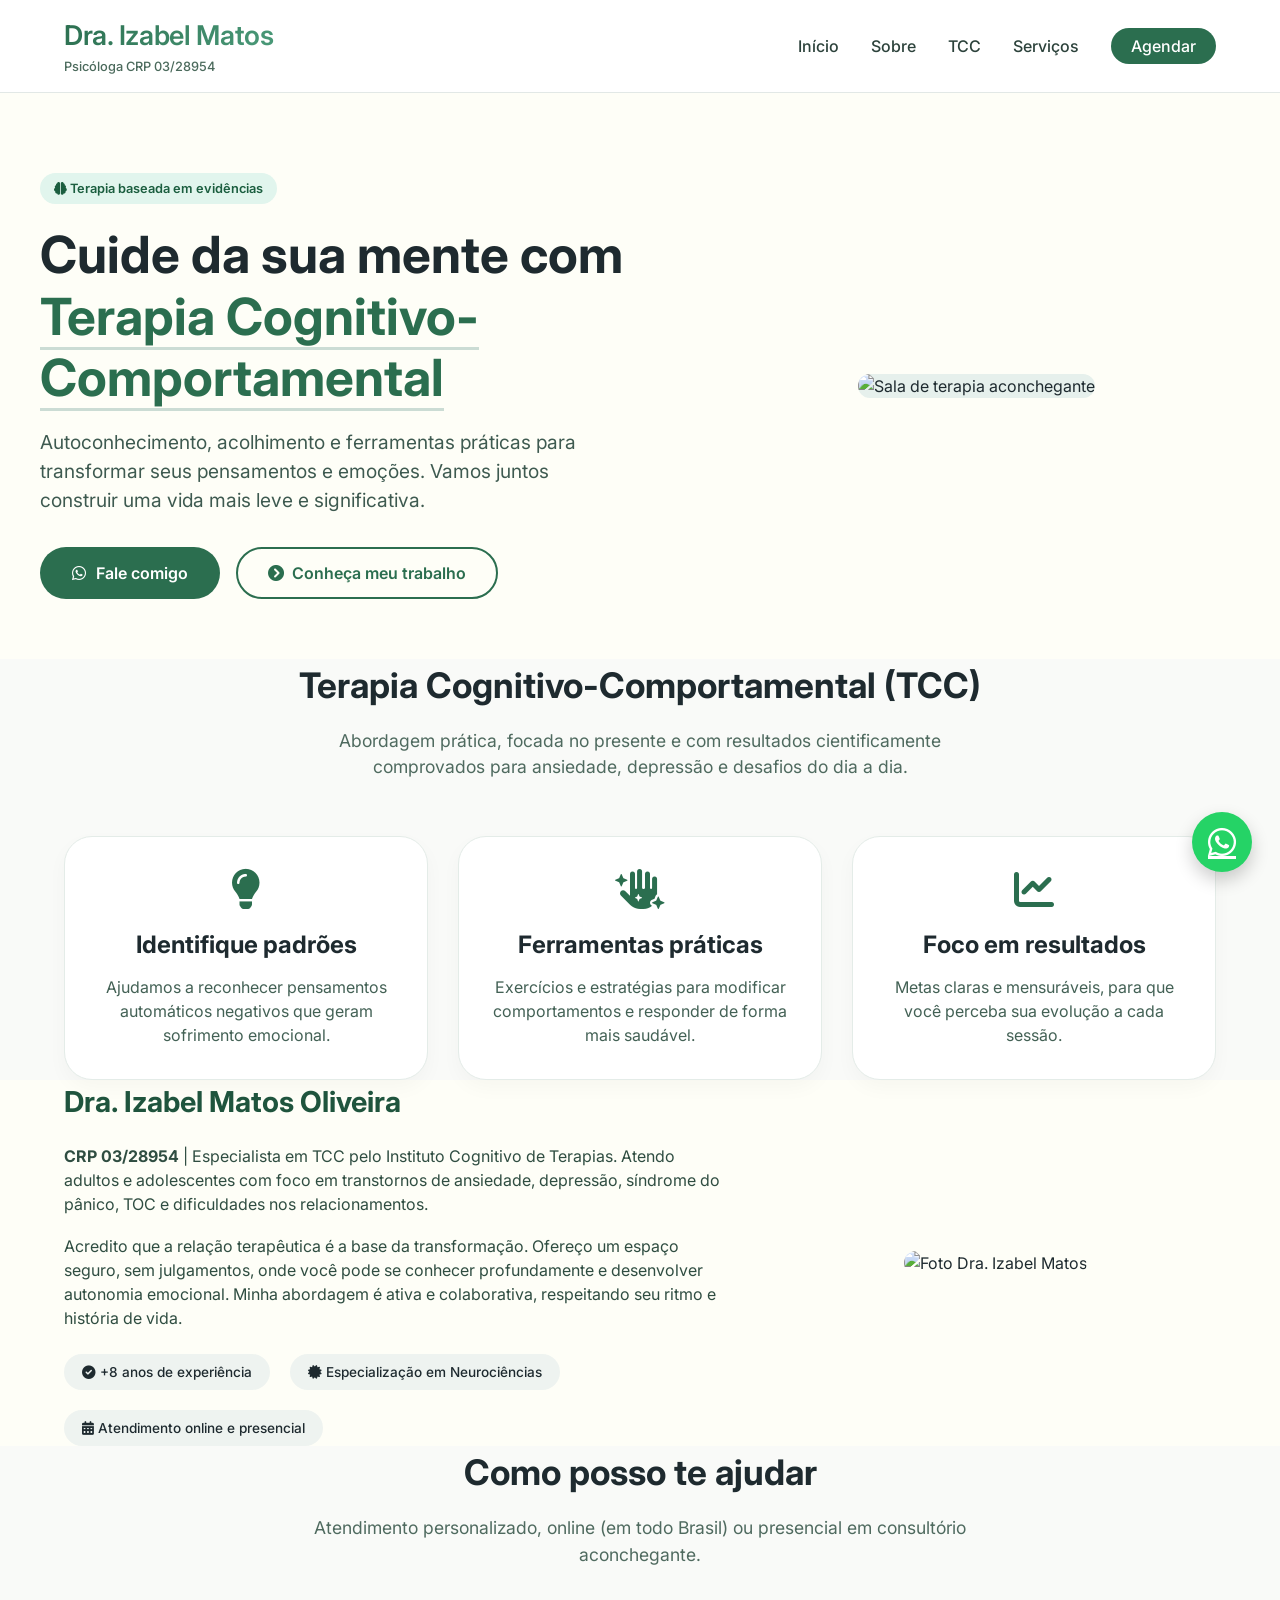
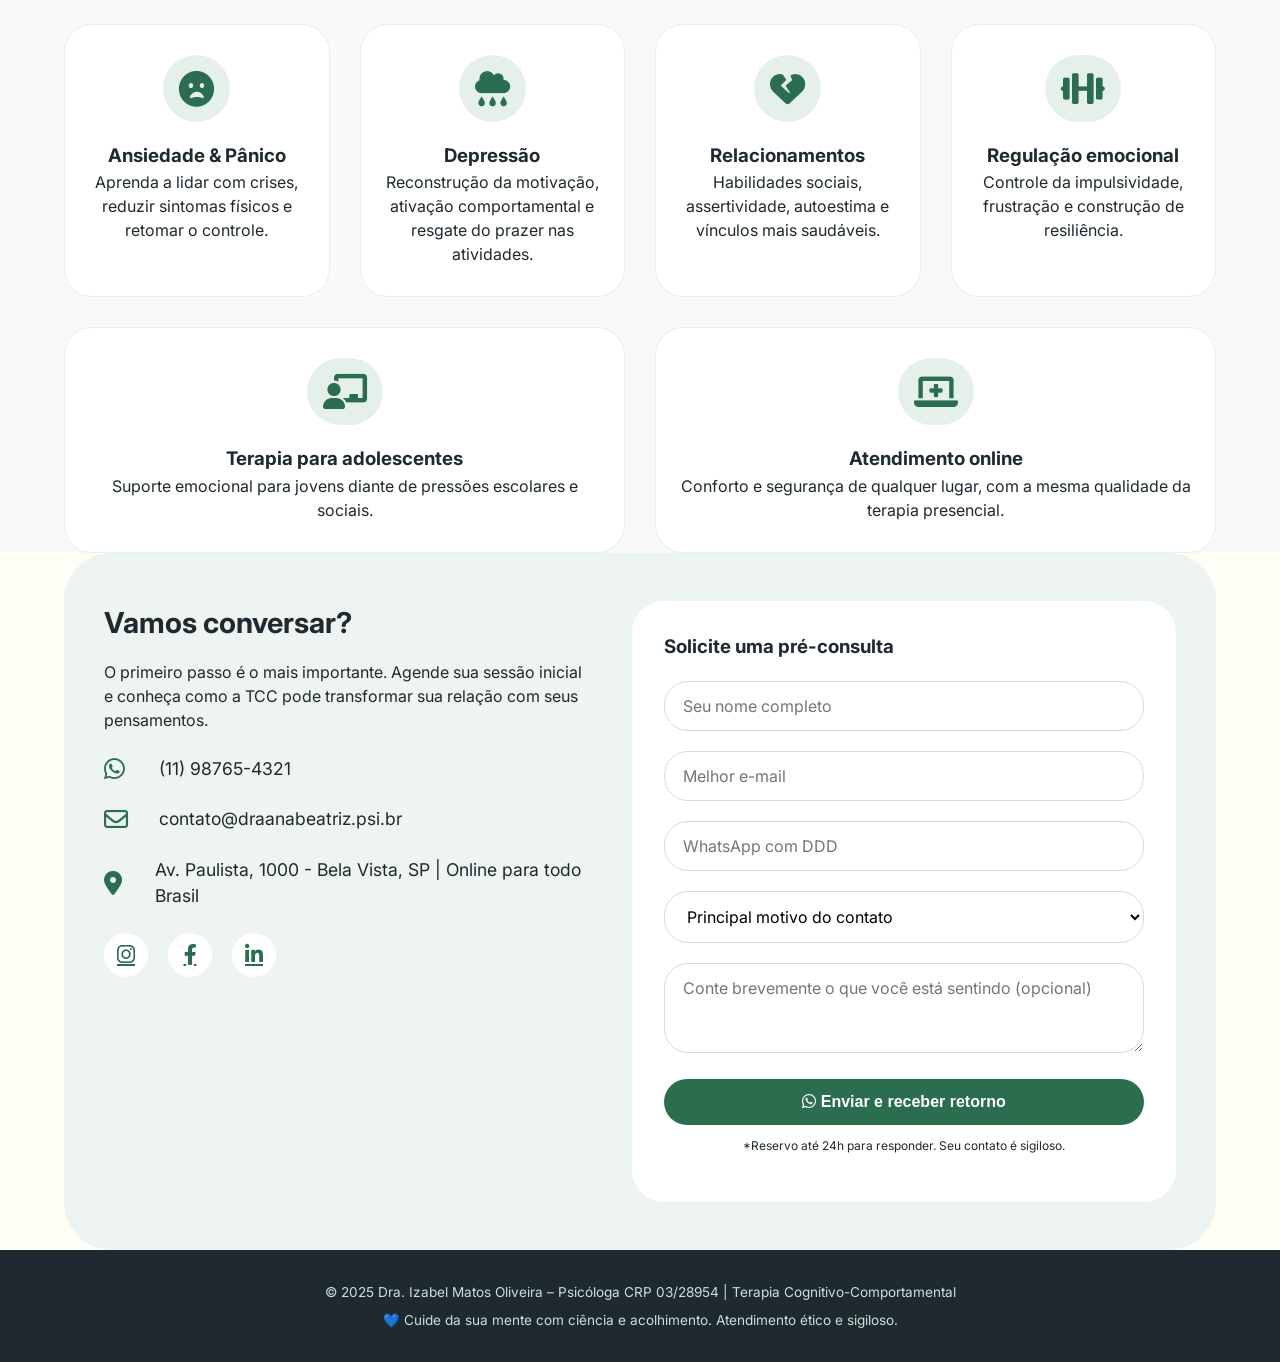
==== landing_page_izabel_matos_psychologist.html @ 7db6d961 "Add files via upload" ====
<!DOCTYPE html>
<html lang="pt-BR">
<head>
    <meta charset="UTF-8">
    <meta name="viewport" content="width=device-width, initial-scale=1.0, user-scalable=yes">
    <title>Dra. Izabel Matos | Psicóloga Especialista em TCC</title>
    <!-- Google Fonts + Font Awesome -->
    <link href="https://fonts.googleapis.com/css2?family=Inter:opsz,wght@14..32,300;14..32,400;14..32,500;14..32,600;14..32,700&display=swap" rel="stylesheet">
    <link rel="stylesheet" href="https://cdnjs.cloudflare.com/ajax/libs/font-awesome/6.0.0-beta3/css/all.min.css">
    <style>
        * {
            margin: 0;
            padding: 0;
            box-sizing: border-box;
        }

        body {
            font-family: 'Inter', sans-serif;
            background-color: #fefef7;
            color: #1e2a2f;
            line-height: 1.5;
            scroll-behavior: smooth;
        }

        .container {
            max-width: 1200px;
            margin: 0 auto;
            padding: 0 24px;
        }

        /* cabeçalho / nav */
        .navbar {
            background: #ffffffea;
            backdrop-filter: blur(10px);
            position: sticky;
            top: 0;
            z-index: 100;
            border-bottom: 1px solid #e2e8e6;
            padding: 16px 0;
        }

        .nav-flex {
            display: flex;
            justify-content: space-between;
            align-items: center;
            flex-wrap: wrap;
        }

        .logo h2 {
            font-size: 1.7rem;
            font-weight: 600;
            letter-spacing: -0.3px;
            background: linear-gradient(135deg, #2b6e4f, #4b9b7a);
            -webkit-background-clip: text;
            background-clip: text;
            color: transparent;
        }

        .logo p {
            font-size: 0.8rem;
            color: #4b6a5c;
            font-weight: 500;
        }

        .nav-links {
            display: flex;
            gap: 32px;
            list-style: none;
        }

        .nav-links a {
            text-decoration: none;
            font-weight: 500;
            color: #2c423b;
            transition: 0.2s;
        }

        .nav-links a:hover {
            color: #2b6e4f;
        }

        .btn-contato-nav {
            background: #2b6e4f;
            color: white !important;
            padding: 8px 20px;
            border-radius: 40px;
        }

        .btn-contato-nav:hover {
            background: #1f543d;
        }

        /* hero */
        .hero {
            padding: 80px 0 60px;
            display: flex;
            flex-wrap: wrap;
            align-items: center;
            justify-content: space-between;
            gap: 40px;
        }

        .hero-content {
            flex: 1.2;
        }

        .hero-badge {
            background: #e1f5ed;
            display: inline-block;
            padding: 6px 14px;
            border-radius: 40px;
            font-size: 0.8rem;
            font-weight: 600;
            color: #1b5e3f;
            margin-bottom: 20px;
        }

        .hero-content h1 {
            font-size: 3.2rem;
            font-weight: 700;
            line-height: 1.2;
            margin-bottom: 20px;
            color: #1e2a2f;
        }

        .hero-content h1 span {
            color: #2b6e4f;
            border-bottom: 3px solid #cbdcd4;
        }

        .hero-content p {
            font-size: 1.2rem;
            color: #3e5a50;
            margin-bottom: 32px;
            max-width: 550px;
        }

        .hero-buttons {
            display: flex;
            gap: 16px;
            flex-wrap: wrap;
        }

        .btn-primary {
            background: #2b6e4f;
            color: white;
            border: none;
            padding: 14px 32px;
            border-radius: 50px;
            font-weight: 600;
            cursor: pointer;
            transition: 0.2s;
            display: inline-flex;
            align-items: center;
            gap: 10px;
            font-size: 1rem;
            text-decoration: none;
        }

        .btn-primary:hover {
            background: #1f543d;
            transform: translateY(-2px);
        }

        .btn-outline {
            background: transparent;
            border: 2px solid #2b6e4f;
            color: #2b6e4f;
            padding: 12px 30px;
            border-radius: 50px;
            font-weight: 600;
            cursor: pointer;
            transition: 0.2s;
            text-decoration: none;
            display: inline-flex;
            align-items: center;
            gap: 8px;
        }

        .btn-outline:hover {
            background: #eef7f2;
            transform: translateY(-2px);
        }

        .hero-image {
            flex: 1;
            text-align: center;
        }

        .hero-image img {
            max-width: 100%;
            border-radius: 40px;
            box-shadow: 0 25px 40px -12px rgba(0,0,0,0.15);
            background: #e6f0ec;
            width: 380px;
            object-fit: cover;
        }

        /* seções */
        .section {
            padding: 80px 0;
        }

        .section-light {
            background-color: #f9faf8;
        }

        .section-title {
            text-align: center;
            font-size: 2.2rem;
            font-weight: 700;
            margin-bottom: 16px;
            color: #1e2a2f;
        }

        .section-sub {
            text-align: center;
            max-width: 680px;
            margin: 0 auto 56px auto;
            color: #4f6a5f;
            font-size: 1.1rem;
        }

        /* cards sobre TCC */
        .grid-cards {
            display: flex;
            flex-wrap: wrap;
            gap: 30px;
            justify-content: center;
        }

        .card {
            background: white;
            border-radius: 28px;
            padding: 32px 24px;
            flex: 1;
            min-width: 240px;
            box-shadow: 0 8px 20px rgba(0,0,0,0.03);
            transition: all 0.25s;
            border: 1px solid #e4ece8;
            text-align: center;
        }

        .card:hover {
            transform: translateY(-5px);
            box-shadow: 0 20px 30px -12px rgba(0,0,0,0.08);
            border-color: #cde3da;
        }

        .card i {
            font-size: 2.5rem;
            color: #2b6e4f;
            margin-bottom: 18px;
        }

        .card h3 {
            font-size: 1.5rem;
            margin-bottom: 12px;
        }

        .card p {
            color: #436155;
        }

        /* sobre a profissional */
        .about-wrap {
            display: flex;
            gap: 50px;
            flex-wrap: wrap;
            align-items: center;
        }

        .about-text {
            flex: 1.2;
        }

        .about-text h3 {
            font-size: 1.8rem;
            margin-bottom: 20px;
            color: #1f543d;
        }

        .about-text p {
            margin-bottom: 18px;
            color: #2f4d41;
        }

        .badge-credencial {
            display: flex;
            gap: 20px;
            margin-top: 24px;
            flex-wrap: wrap;
        }

        .badge-credencial span {
            background: #eef3f0;
            padding: 8px 18px;
            border-radius: 60px;
            font-size: 0.85rem;
            font-weight: 500;
        }

        .about-img {
            flex: 0.8;
            text-align: center;
        }

        .about-img img {
            width: 280px;
            border-radius: 40px;
            box-shadow: 0 18px 28px -12px rgba(0,0,0,0.1);
        }

        /* serviços */
        .servicos-grid {
            display: flex;
            flex-wrap: wrap;
            gap: 30px;
            justify-content: center;
        }

        .servico-item {
            background: white;
            border-radius: 28px;
            padding: 30px 20px;
            flex: 1 1 260px;
            text-align: center;
            transition: all 0.2s;
            border: 1px solid #e7efeb;
        }

        .servico-item i {
            font-size: 2.2rem;
            background: #e6f0eb;
            padding: 16px;
            border-radius: 60px;
            color: #2b6e4f;
            margin-bottom: 20px;
        }

        /* contato/agendamento */
        .contact-box {
            background: #eef4f1;
            border-radius: 48px;
            padding: 48px 40px;
            display: flex;
            flex-wrap: wrap;
            gap: 48px;
            justify-content: space-between;
        }

        .contact-info {
            flex: 1;
        }

        .contact-info h3 {
            font-size: 1.8rem;
            margin-bottom: 16px;
        }

        .contact-detail {
            margin: 24px 0;
            display: flex;
            align-items: center;
            gap: 15px;
            font-size: 1.1rem;
        }

        .contact-detail i {
            font-size: 1.5rem;
            width: 40px;
            color: #2b6e4f;
        }

        .social-links {
            display: flex;
            gap: 20px;
            margin-top: 24px;
        }

        .social-links a {
            background: white;
            width: 44px;
            height: 44px;
            display: inline-flex;
            align-items: center;
            justify-content: center;
            border-radius: 60px;
            color: #2b6e4f;
            font-size: 1.3rem;
            transition: 0.2s;
        }

        .social-links a:hover {
            background: #2b6e4f;
            color: white;
        }

        .contact-form {
            flex: 1;
            background: white;
            padding: 32px;
            border-radius: 32px;
        }

        .form-group {
            margin-bottom: 20px;
        }

        .form-group input, .form-group textarea, .form-group select {
            width: 100%;
            padding: 14px 18px;
            border: 1px solid #cfdfd8;
            border-radius: 24px;
            font-family: 'Inter', sans-serif;
            font-size: 1rem;
            background: #fff;
            transition: 0.2s;
        }

        .form-group input:focus, .form-group textarea:focus {
            outline: none;
            border-color: #2b6e4f;
            box-shadow: 0 0 0 3px #cfe9e0;
        }

        button[type="submit"] {
            background: #2b6e4f;
            width: 100%;
            padding: 14px;
            border: none;
            border-radius: 40px;
            color: white;
            font-weight: 700;
            font-size: 1rem;
            cursor: pointer;
            transition: 0.2s;
        }

        .whatsapp-fixed {
            position: fixed;
            bottom: 28px;
            right: 28px;
            background: #25D366;
            width: 60px;
            height: 60px;
            border-radius: 50%;
            display: flex;
            align-items: center;
            justify-content: center;
            color: white;
            font-size: 2rem;
            box-shadow: 0 8px 18px rgba(0,0,0,0.2);
            transition: 0.2s;
            z-index: 99;
        }

        .whatsapp-fixed:hover {
            background: #1da35e;
            transform: scale(1.05);
        }

        footer {
            background: #1e2a2f;
            color: #cddfd8;
            text-align: center;
            padding: 32px 0;
            font-size: 0.85rem;
        }

        @media (max-width: 850px) {
            .hero-content h1 { font-size: 2.5rem; }
            .nav-links { display: none; }
            .nav-flex { justify-content: center; }
            .hero { flex-direction: column-reverse; text-align: center; }
            .hero-content p { margin-left: auto; margin-right: auto; }
            .hero-buttons { justify-content: center; }
        }
    </style>
</head>
<body>

<!-- Navegação -->
<div class="navbar">
    <div class="container nav-flex">
        <div class="logo">
            <h2>Dra. Izabel Matos</h2>
            <p>Psicóloga CRP 03/28954</p>
        </div>
        <ul class="nav-links">
            <li><a href="#inicio">Início</a></li>
            <li><a href="#sobre">Sobre</a></li>
            <li><a href="#tcc">TCC</a></li>
            <li><a href="#servicos">Serviços</a></li>
            <li><a href="#contato" class="btn-contato-nav">Agendar</a></li>
        </ul>
    </div>
</div>

<main>
    <!-- Hero / Início -->
    <section id="inicio">
        <div class="container hero">
            <div class="hero-content">
                <div class="hero-badge"><i class="fas fa-brain"></i> Terapia baseada em evidências</div>
                <h1>Cuide da sua mente com <span>Terapia Cognitivo-Comportamental</span></h1>
                <p>Autoconhecimento, acolhimento e ferramentas práticas para transformar seus pensamentos e emoções. Vamos juntos construir uma vida mais leve e significativa.</p>
                <div class="hero-buttons">
                    <a href="#contato" class="btn-primary"><i class="fab fa-whatsapp"></i> Fale comigo</a>
                    <a href="#sobre" class="btn-outline"><i class="fas fa-chevron-circle-right"></i> Conheça meu trabalho</a>
                </div>
            </div>
            <div class="hero-image">
                <!-- imagem ilustrativa de terapia / consultório -->
                <img src="https://placehold.co/600x500/e6f0ec/2b6e4f?text=Consultório+%26+Escuta+Ativa" alt="Sala de terapia aconchegante">
            </div>
        </div>
    </section>

    <!-- Seção: O que é TCC -->
    <section id="tcc" class="section-light">
        <div class="container">
            <h2 class="section-title">Terapia Cognitivo-Comportamental (TCC)</h2>
            <p class="section-sub">Abordagem prática, focada no presente e com resultados cientificamente comprovados para ansiedade, depressão e desafios do dia a dia.</p>
            <div class="grid-cards">
                <div class="card">
                    <i class="fas fa-lightbulb"></i>
                    <h3>Identifique padrões</h3>
                    <p>Ajudamos a reconhecer pensamentos automáticos negativos que geram sofrimento emocional.</p>
                </div>
                <div class="card">
                    <i class="fas fa-hand-sparkles"></i>
                    <h3>Ferramentas práticas</h3>
                    <p>Exercícios e estratégias para modificar comportamentos e responder de forma mais saudável.</p>
                </div>
                <div class="card">
                    <i class="fas fa-chart-line"></i>
                    <h3>Foco em resultados</h3>
                    <p>Metas claras e mensuráveis, para que você perceba sua evolução a cada sessão.</p>
                </div>
            </div>
        </div>
    </section>

    <!-- Sobre a psicóloga -->
    <section id="sobre">
        <div class="container about-wrap">
            <div class="about-text">
                <h3>Dra. Izabel Matos Oliveira</h3>
                <p><strong>CRP 03/28954</strong> | Especialista em TCC pelo Instituto Cognitivo de Terapias. Atendo adultos e adolescentes com foco em transtornos de ansiedade, depressão, síndrome do pânico, TOC e dificuldades nos relacionamentos.</p>
                <p>Acredito que a relação terapêutica é a base da transformação. Ofereço um espaço seguro, sem julgamentos, onde você pode se conhecer profundamente e desenvolver autonomia emocional. Minha abordagem é ativa e colaborativa, respeitando seu ritmo e história de vida.</p>
                <div class="badge-credencial">
                    <span><i class="fas fa-check-circle"></i> +8 anos de experiência</span>
                    <span><i class="fas fa-certificate"></i> Especialização em Neurociências</span>
                    <span><i class="fas fa-calendar-alt"></i> Atendimento online e presencial</span>
                </div>
            </div>
            <div class="about-img">
                <img src="https://placehold.co/400x500/eef4f1/2b6e4f?text=Foto+Profissional" alt="Foto Dra. Izabel Matos">
            </div>
        </div>
    </section>

    <!-- Serviços oferecidos -->
    <section id="servicos" class="section-light">
        <div class="container">
            <h2 class="section-title">Como posso te ajudar</h2>
            <p class="section-sub">Atendimento personalizado, online (em todo Brasil) ou presencial em consultório aconchegante.</p>
            <div class="servicos-grid">
                <div class="servico-item">
                    <i class="fas fa-frown-open"></i>
                    <h3>Ansiedade & Pânico</h3>
                    <p>Aprenda a lidar com crises, reduzir sintomas físicos e retomar o controle.</p>
                </div>
                <div class="servico-item">
                    <i class="fas fa-cloud-rain"></i>
                    <h3>Depressão</h3>
                    <p>Reconstrução da motivação, ativação comportamental e resgate do prazer nas atividades.</p>
                </div>
                <div class="servico-item">
                    <i class="fas fa-heart-broken"></i>
                    <h3>Relacionamentos</h3>
                    <p>Habilidades sociais, assertividade, autoestima e vínculos mais saudáveis.</p>
                </div>
                <div class="servico-item">
                    <i class="fas fa-dumbbell"></i>
                    <h3>Regulação emocional</h3>
                    <p>Controle da impulsividade, frustração e construção de resiliência.</p>
                </div>
                <div class="servico-item">
                    <i class="fas fa-chalkboard-user"></i>
                    <h3>Terapia para adolescentes</h3>
                    <p>Suporte emocional para jovens diante de pressões escolares e sociais.</p>
                </div>
                <div class="servico-item">
                    <i class="fas fa-laptop-medical"></i>
                    <h3>Atendimento online</h3>
                    <p>Conforto e segurança de qualquer lugar, com a mesma qualidade da terapia presencial.</p>
                </div>
            </div>
        </div>
    </section>

    <!-- Contato + Agendamento -->
    <section id="contato">
        <div class="container">
            <div class="contact-box">
                <div class="contact-info">
                    <h3>Vamos conversar?</h3>
                    <p>O primeiro passo é o mais importante. Agende sua sessão inicial e conheça como a TCC pode transformar sua relação com seus pensamentos.</p>
                    <div class="contact-detail">
                        <i class="fab fa-whatsapp"></i> <span>(11) 98765-4321</span>
                    </div>
                    <div class="contact-detail">
                        <i class="far fa-envelope"></i> <span>contato@draanabeatriz.psi.br</span>
                    </div>
                    <div class="contact-detail">
                        <i class="fas fa-map-marker-alt"></i> <span>Av. Paulista, 1000 - Bela Vista, SP | Online para todo Brasil</span>
                    </div>
                    <div class="social-links">
                        <a href="#" aria-label="Instagram"><i class="fab fa-instagram"></i></a>
                        <a href="#" aria-label="Facebook"><i class="fab fa-facebook-f"></i></a>
                        <a href="#" aria-label="LinkedIn"><i class="fab fa-linkedin-in"></i></a>
                    </div>
                </div>

                <div class="contact-form">
                    <h3 style="margin-bottom: 20px;">Solicite uma pré-consulta</h3>
                    <form id="formAgendamento">
                        <div class="form-group">
                            <input type="text" placeholder="Seu nome completo" id="nome" required>
                        </div>
                        <div class="form-group">
                            <input type="email" placeholder="Melhor e-mail" id="email" required>
                        </div>
                        <div class="form-group">
                            <input type="tel" placeholder="WhatsApp com DDD" id="telefone" required>
                        </div>
                        <div class="form-group">
                            <select id="interesse">
                                <option value="">Principal motivo do contato</option>
                                <option>Ansiedade / Estresse</option>
                                <option>Depressão / Tristeza profunda</option>
                                <option>Dificuldades em relacionamentos</option>
                                <option>Terapia para adolescente</option>
                                <option>Outros / Quero conhecer a TCC</option>
                            </select>
                        </div>
                        <div class="form-group">
                            <textarea rows="3" placeholder="Conte brevemente o que você está sentindo (opcional)" id="mensagem"></textarea>
                        </div>
                        <button type="submit" id="btnEnviar"><i class="fab fa-whatsapp"></i> Enviar e receber retorno</button>
                        <p style="font-size: 0.75rem; margin-top: 12px; text-align: center;">*Reservo até 24h para responder. Seu contato é sigiloso.</p>
                    </form>
                    <div id="formFeedback" style="margin-top: 15px; font-size: 0.85rem; text-align: center;"></div>
                </div>
            </div>
        </div>
    </section>
</main>

<footer>
    <div class="container">
        <p>© 2025 Dra. Izabel Matos Oliveira – Psicóloga CRP 03/28954 | Terapia Cognitivo-Comportamental</p>
        <p style="margin-top: 8px;">💙 Cuide da sua mente com ciência e acolhimento. Atendimento ético e sigiloso.</p>
    </div>
</footer>

<!-- Botão flutuante WhatsApp -->
<a href="https://wa.me/5511987654321?text=Olá%2C%20gostaria%20de%20saber%20mais%20sobre%20a%20Terapia%20TCC" class="whatsapp-fixed" target="_blank" rel="noopener">
    <i class="fab fa-whatsapp"></i>
</a>

<script>
    (function() {
        const form = document.getElementById('formAgendamento');
        const feedbackDiv = document.getElementById('formFeedback');
        
        form.addEventListener('submit', async function(e) {
            e.preventDefault();
            
            const nome = document.getElementById('nome').value.trim();
            const email = document.getElementById('email').value.trim();
            const telefone = document.getElementById('telefone').value.trim();
            const interesse = document.getElementById('interesse').value;
            const mensagem = document.getElementById('mensagem').value;
            
            if(!nome || !email || !telefone || !interesse) {
                feedbackDiv.innerHTML = '<span style="color:#c24a2f;">⚠️ Preencha nome, e-mail, telefone e o motivo de contato.</span>';
                return;
            }
            
            const botao = document.getElementById('btnEnviar');
            const textoOriginal = botao.innerHTML;
            botao.innerHTML = '<i class="fas fa-spinner fa-pulse"></i> Enviando...';
            botao.disabled = true;
            
            // Simulação de envio (integração com WhatsApp via redirecionamento simulada, mas aqui apenas demonstração)
            // Para uso real, integraria com API ou redirecionar para WhatsApp com os dados.
            // Como é uma landing page estática, faremos um feedback amigável e sugestão de redirecionamento.
            setTimeout(() => {
                const textoWhats = `Olá Dra. Izabel Matos, meu nome é ${nome}. Gostaria de agendar uma conversa sobre: ${interesse}. Telefone: ${telefone} | E-mail: ${email}. Mensagem: ${mensagem.substring(0, 150)}`;
                const url = `https://wa.me/5511987654321?text=${encodeURIComponent(textoWhats)}`;
                window.open(url, '_blank');
                
                feedbackDiv.innerHTML = '<span style="color:#1f543d;">✅ Mensagem direcionada! Você será redirecionado ao WhatsApp. Em breve retornarei seu contato.</span>';
                form.reset();
                botao.innerHTML = textoOriginal;
                botao.disabled = false;
                setTimeout(() => {
                    feedbackDiv.innerHTML = '';
                }, 7000);
            }, 600);
        });
    })();
</script>
</body>
</html>
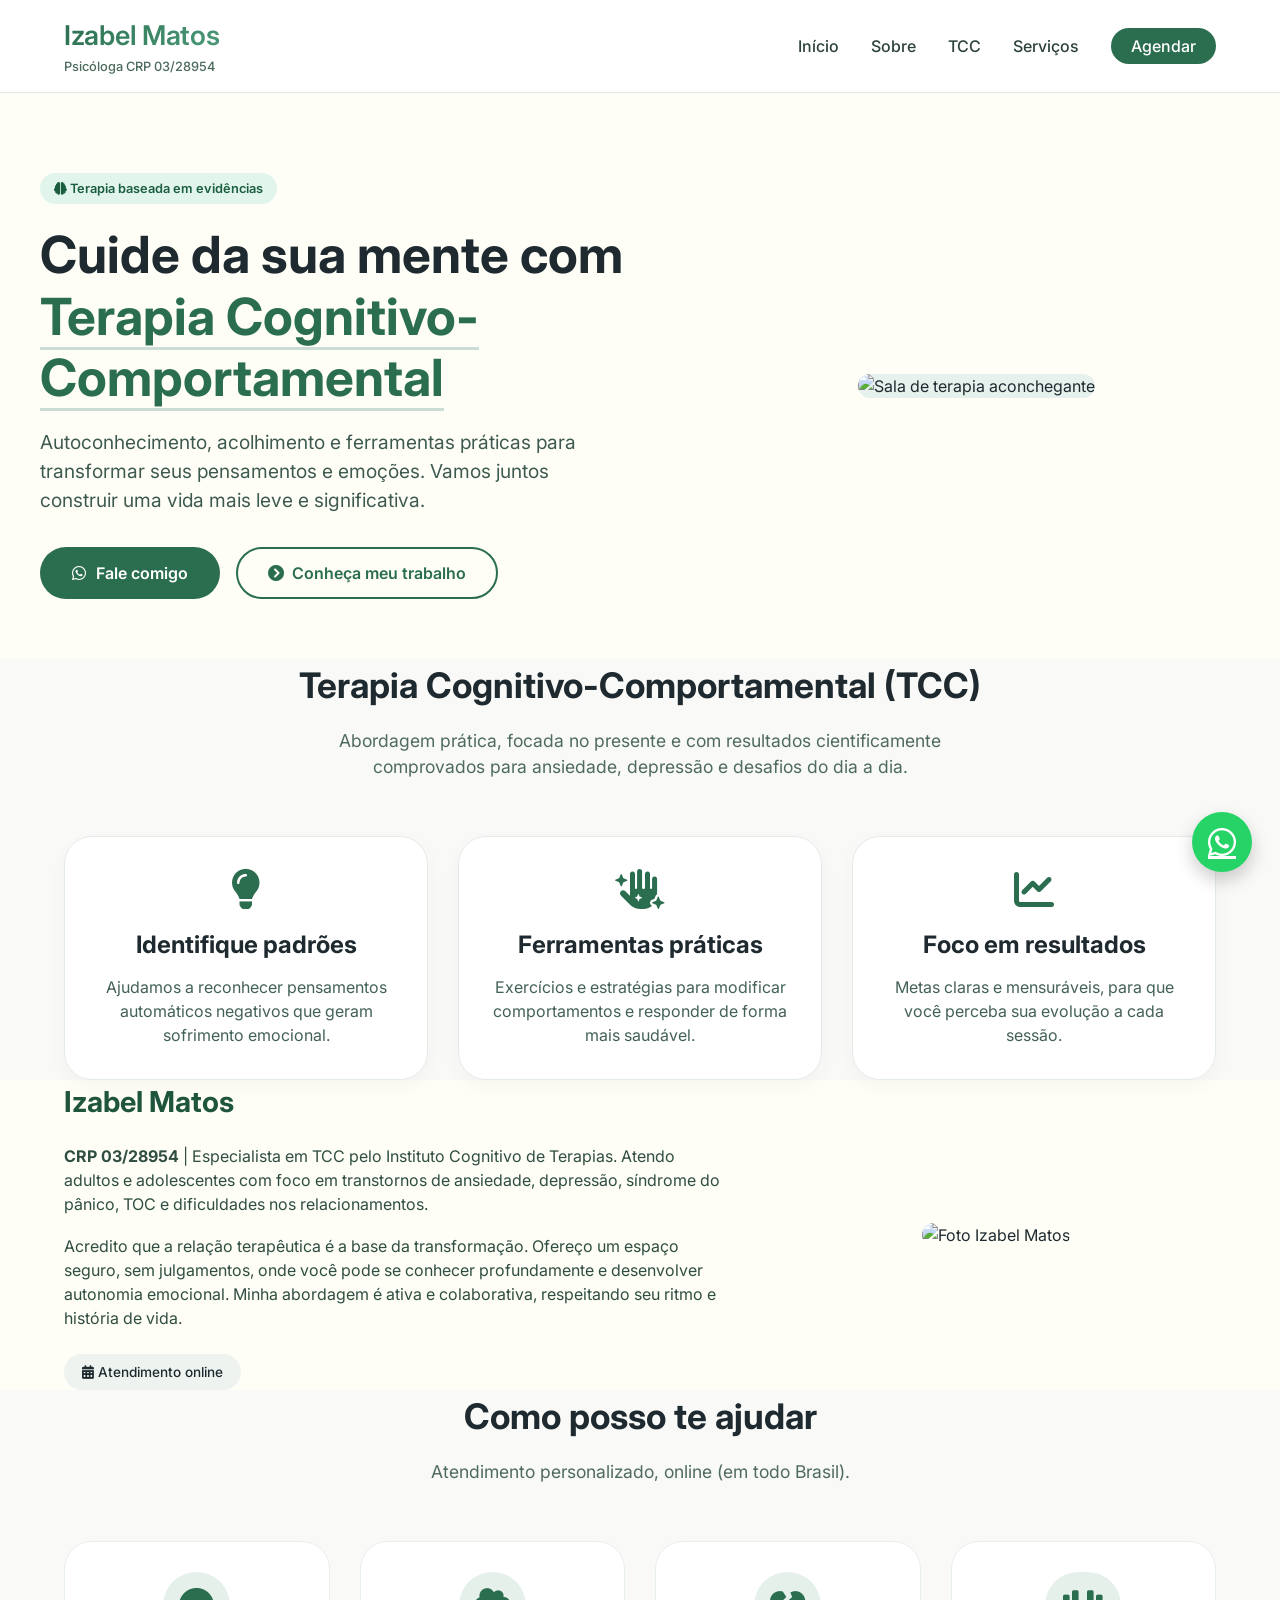
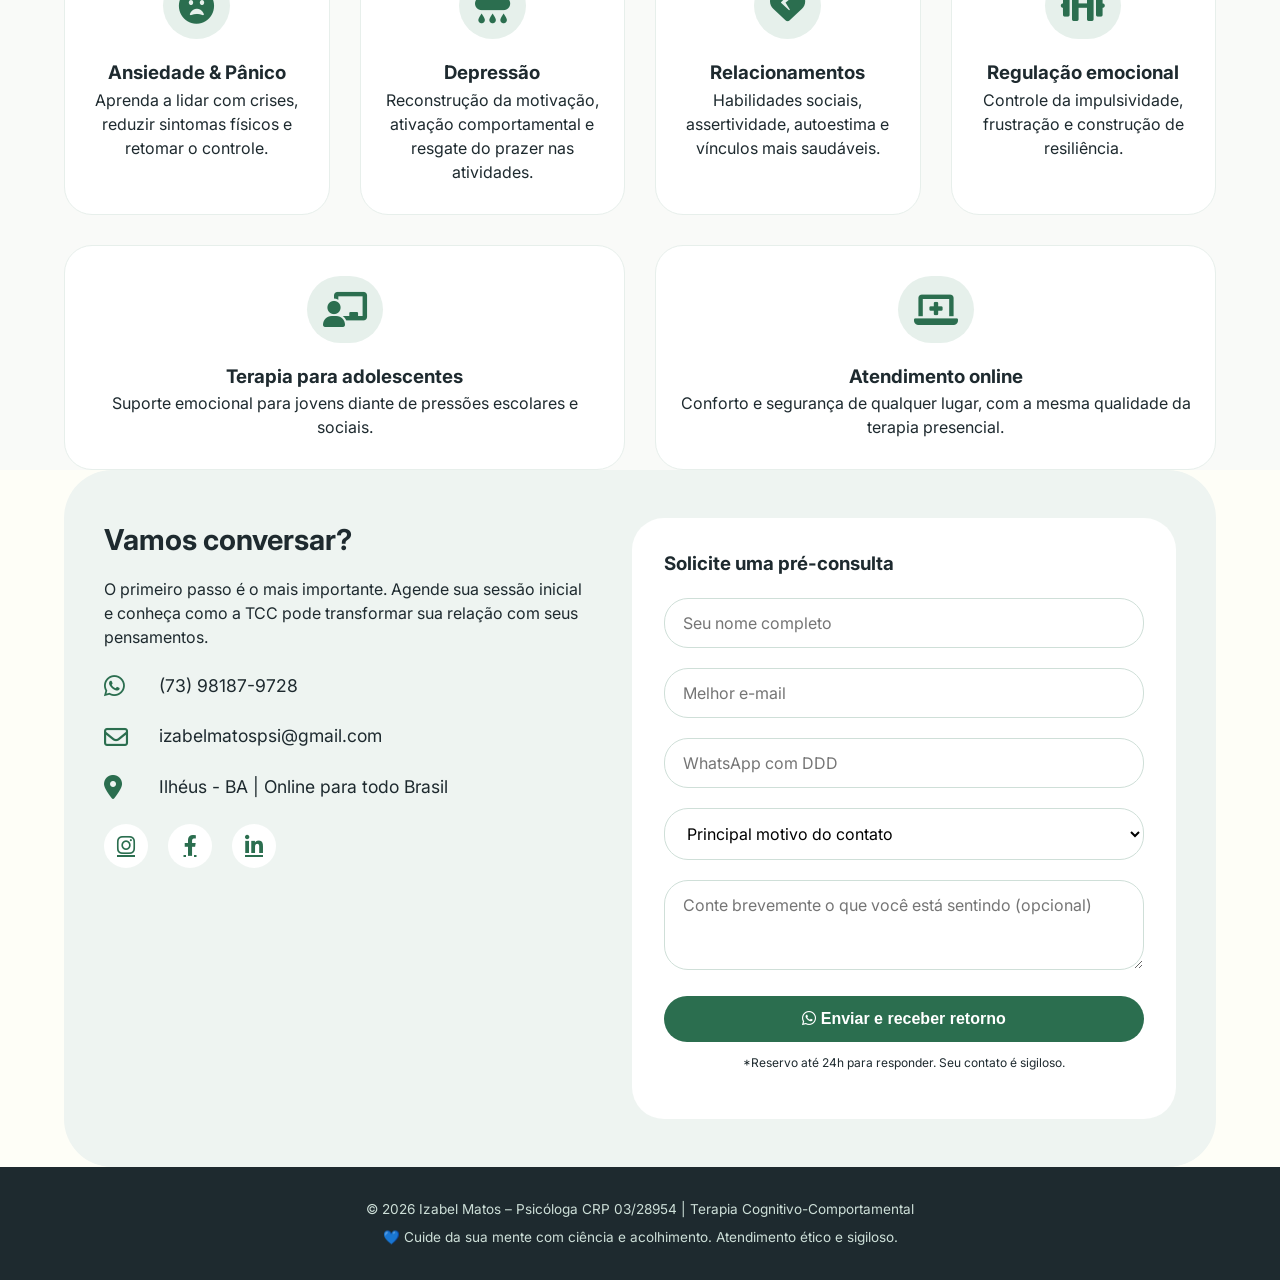
==== commit 1c20cd06: "Customizations" ====
--- a/landing_page_izabel_matos_psychologist.html
+++ b/landing_page_izabel_matos_psychologist.html
@@ -3,7 +3,7 @@
 <head>
     <meta charset="UTF-8">
     <meta name="viewport" content="width=device-width, initial-scale=1.0, user-scalable=yes">
-    <title>Dra. Izabel Matos | Psicóloga Especialista em TCC</title>
+    <title>Izabel Matos | Psicóloga Especialista em TCC</title>
     <!-- Google Fonts + Font Awesome -->
     <link href="https://fonts.googleapis.com/css2?family=Inter:opsz,wght@14..32,300;14..32,400;14..32,500;14..32,600;14..32,700&display=swap" rel="stylesheet">
     <link rel="stylesheet" href="https://cdnjs.cloudflare.com/ajax/libs/font-awesome/6.0.0-beta3/css/all.min.css">
@@ -484,7 +484,7 @@
 <div class="navbar">
     <div class="container nav-flex">
         <div class="logo">
-            <h2>Dra. Izabel Matos</h2>
+            <h2>Izabel Matos</h2>
             <p>Psicóloga CRP 03/28954</p>
         </div>
         <ul class="nav-links">
@@ -546,17 +546,15 @@
     <section id="sobre">
         <div class="container about-wrap">
             <div class="about-text">
-                <h3>Dra. Izabel Matos Oliveira</h3>
+                <h3>Izabel Matos</h3>
                 <p><strong>CRP 03/28954</strong> | Especialista em TCC pelo Instituto Cognitivo de Terapias. Atendo adultos e adolescentes com foco em transtornos de ansiedade, depressão, síndrome do pânico, TOC e dificuldades nos relacionamentos.</p>
                 <p>Acredito que a relação terapêutica é a base da transformação. Ofereço um espaço seguro, sem julgamentos, onde você pode se conhecer profundamente e desenvolver autonomia emocional. Minha abordagem é ativa e colaborativa, respeitando seu ritmo e história de vida.</p>
                 <div class="badge-credencial">
-                    <span><i class="fas fa-check-circle"></i> +8 anos de experiência</span>
-                    <span><i class="fas fa-certificate"></i> Especialização em Neurociências</span>
-                    <span><i class="fas fa-calendar-alt"></i> Atendimento online e presencial</span>
+                    <span><i class="fas fa-calendar-alt"></i> Atendimento online</span>
                 </div>
             </div>
             <div class="about-img">
-                <img src="https://placehold.co/400x500/eef4f1/2b6e4f?text=Foto+Profissional" alt="Foto Dra. Izabel Matos">
+                <img src="https://placehold.co/400x500/eef4f1/2b6e4f?text=Foto+Profissional" alt="Foto Izabel Matos">
             </div>
         </div>
     </section>
@@ -565,7 +563,7 @@
     <section id="servicos" class="section-light">
         <div class="container">
             <h2 class="section-title">Como posso te ajudar</h2>
-            <p class="section-sub">Atendimento personalizado, online (em todo Brasil) ou presencial em consultório aconchegante.</p>
+            <p class="section-sub">Atendimento personalizado, online (em todo Brasil).</p>
             <div class="servicos-grid">
                 <div class="servico-item">
                     <i class="fas fa-frown-open"></i>
@@ -609,13 +607,13 @@
                     <h3>Vamos conversar?</h3>
                     <p>O primeiro passo é o mais importante. Agende sua sessão inicial e conheça como a TCC pode transformar sua relação com seus pensamentos.</p>
                     <div class="contact-detail">
-                        <i class="fab fa-whatsapp"></i> <span>(11) 98765-4321</span>
+                        <i class="fab fa-whatsapp"></i> <span>(73) 98187-9728</span>
                     </div>
                     <div class="contact-detail">
-                        <i class="far fa-envelope"></i> <span>contato@draanabeatriz.psi.br</span>
+                        <i class="far fa-envelope"></i> <span>izabelmatospsi@gmail.com</span>
                     </div>
                     <div class="contact-detail">
-                        <i class="fas fa-map-marker-alt"></i> <span>Av. Paulista, 1000 - Bela Vista, SP | Online para todo Brasil</span>
+                        <i class="fas fa-map-marker-alt"></i> <span>Ilhéus - BA | Online para todo Brasil</span>
                     </div>
                     <div class="social-links">
                         <a href="#" aria-label="Instagram"><i class="fab fa-instagram"></i></a>
@@ -661,7 +659,7 @@
 
 <footer>
     <div class="container">
-        <p>© 2025 Dra. Izabel Matos Oliveira – Psicóloga CRP 03/28954 | Terapia Cognitivo-Comportamental</p>
+        <p>© 2026 Izabel Matos – Psicóloga CRP 03/28954 | Terapia Cognitivo-Comportamental</p>
         <p style="margin-top: 8px;">💙 Cuide da sua mente com ciência e acolhimento. Atendimento ético e sigiloso.</p>
     </div>
 </footer>
@@ -699,7 +697,7 @@
             // Para uso real, integraria com API ou redirecionar para WhatsApp com os dados.
             // Como é uma landing page estática, faremos um feedback amigável e sugestão de redirecionamento.
             setTimeout(() => {
-                const textoWhats = `Olá Dra. Izabel Matos, meu nome é ${nome}. Gostaria de agendar uma conversa sobre: ${interesse}. Telefone: ${telefone} | E-mail: ${email}. Mensagem: ${mensagem.substring(0, 150)}`;
+                const textoWhats = `Olá Izabel Matos, meu nome é ${nome}. Gostaria de agendar uma conversa sobre: ${interesse}. Telefone: ${telefone} | E-mail: ${email}. Mensagem: ${mensagem.substring(0, 150)}`;
                 const url = `https://wa.me/5511987654321?text=${encodeURIComponent(textoWhats)}`;
                 window.open(url, '_blank');
                 
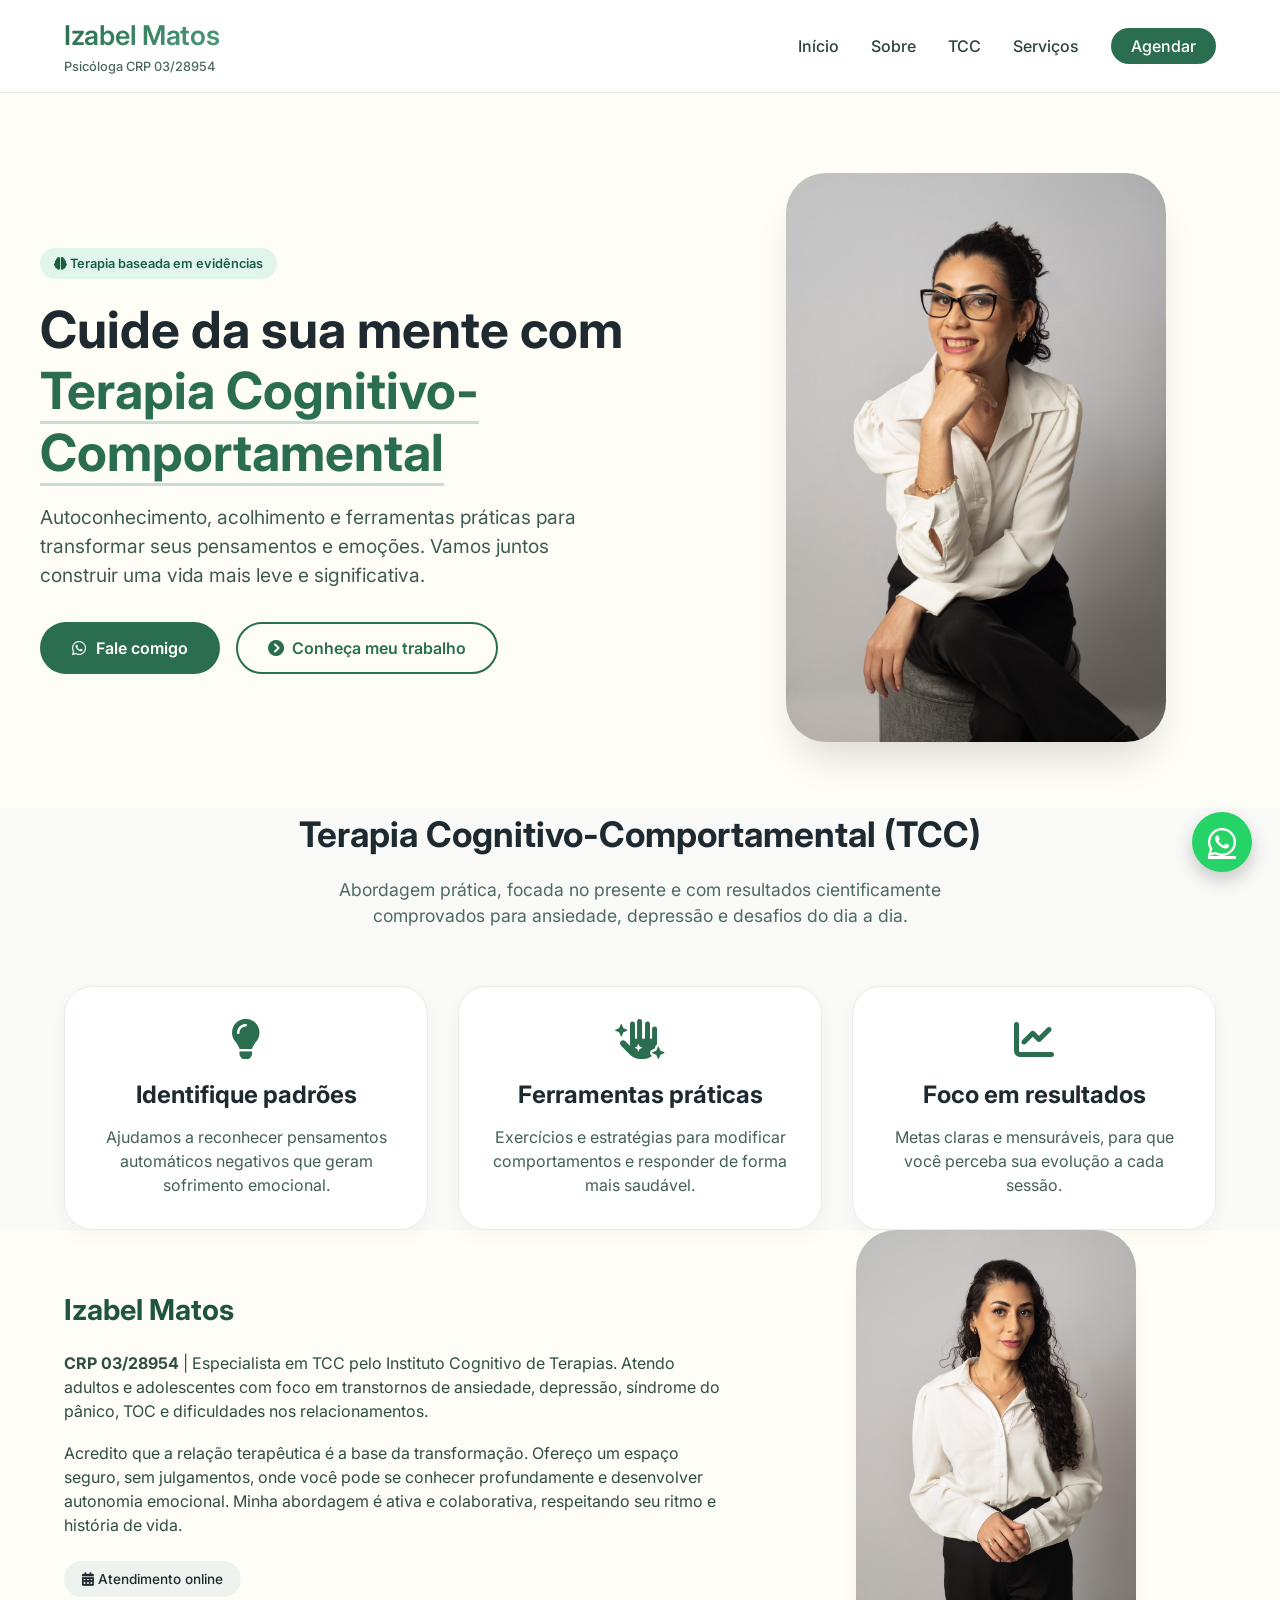
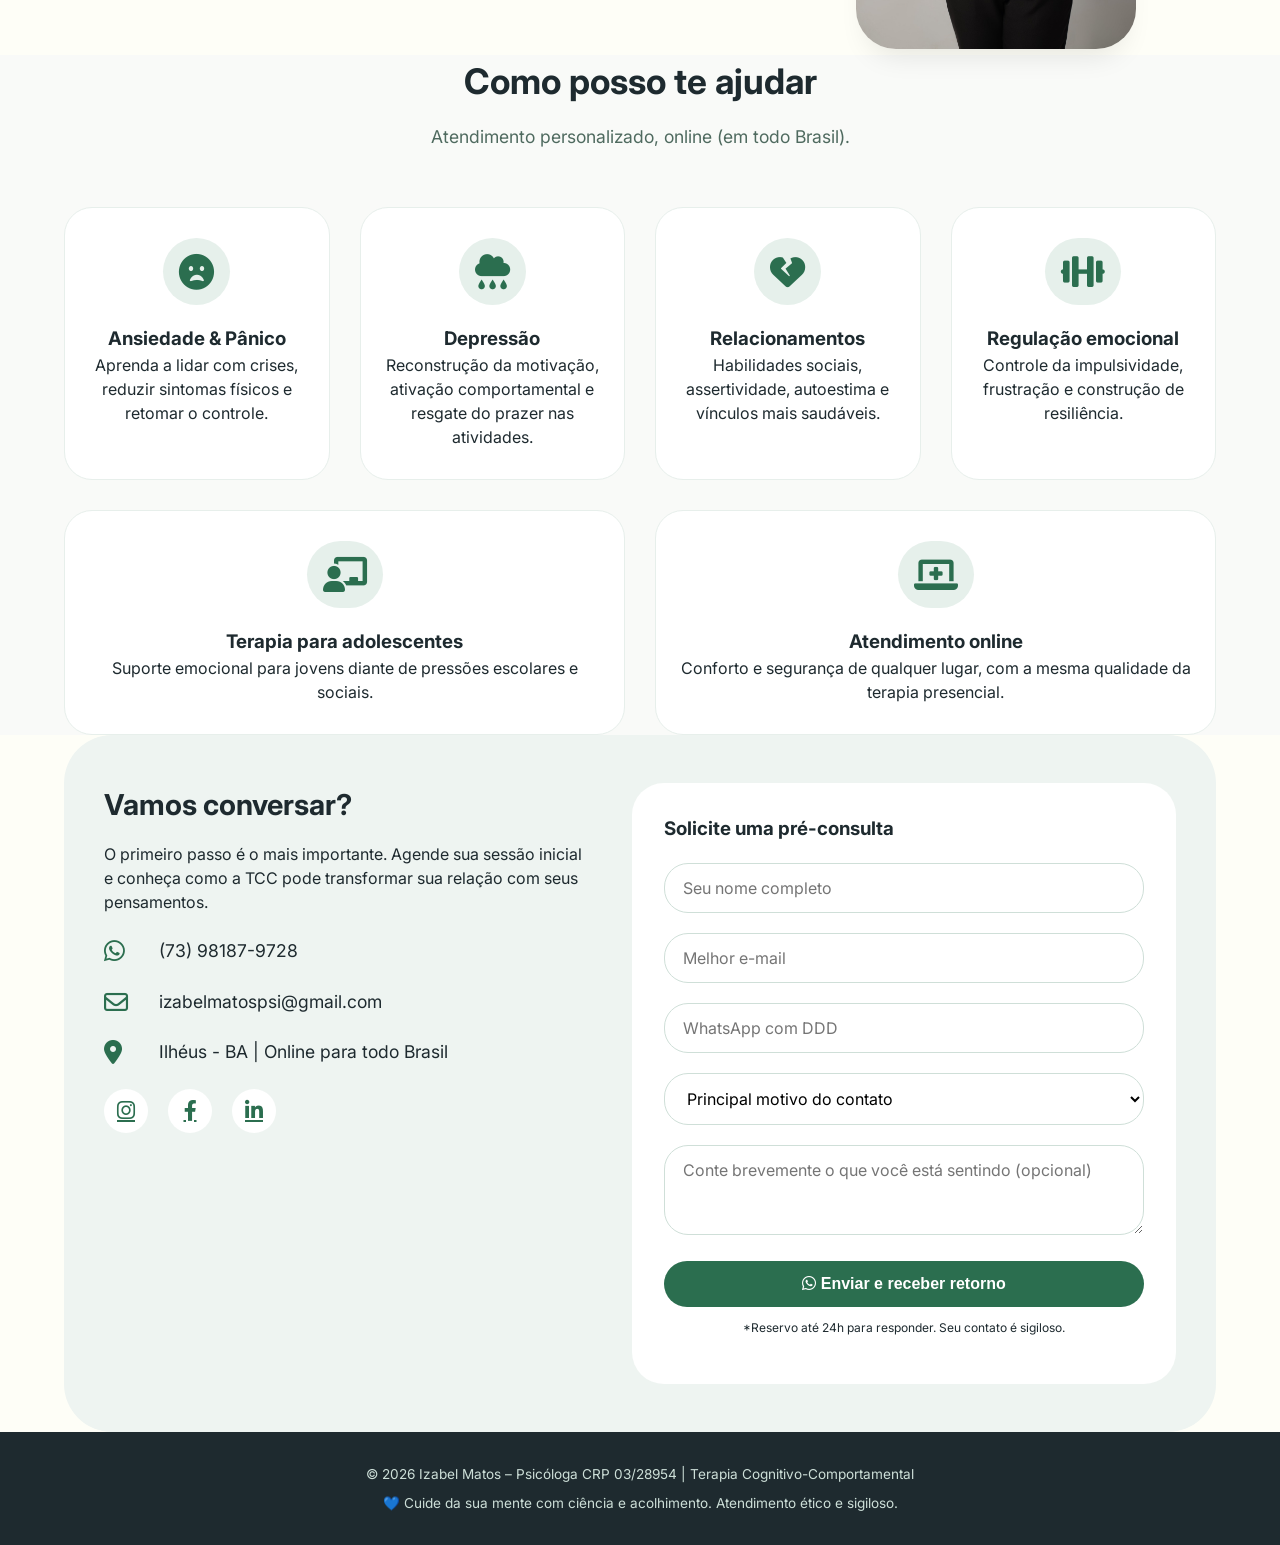
==== commit aa1a706b: "Customizations" ====
--- a/landing_page_izabel_matos_psychologist.html
+++ b/landing_page_izabel_matos_psychologist.html
@@ -511,8 +511,8 @@
                 </div>
             </div>
             <div class="hero-image">
-                <!-- imagem ilustrativa de terapia / consultório -->
-                <img src="https://placehold.co/600x500/e6f0ec/2b6e4f?text=Consultório+%26+Escuta+Ativa" alt="Sala de terapia aconchegante">
+                <!-- imagem ilustrativa de Izabel Matos -->
+                <img src="images/izabel2.jpeg" alt="Izabel Matos">
             </div>
         </div>
     </section>
@@ -554,7 +554,7 @@
                 </div>
             </div>
             <div class="about-img">
-                <img src="https://placehold.co/400x500/eef4f1/2b6e4f?text=Foto+Profissional" alt="Foto Izabel Matos">
+                <img src="images/izabel1.jpeg" alt="Foto Izabel Matos">
             </div>
         </div>
     </section>
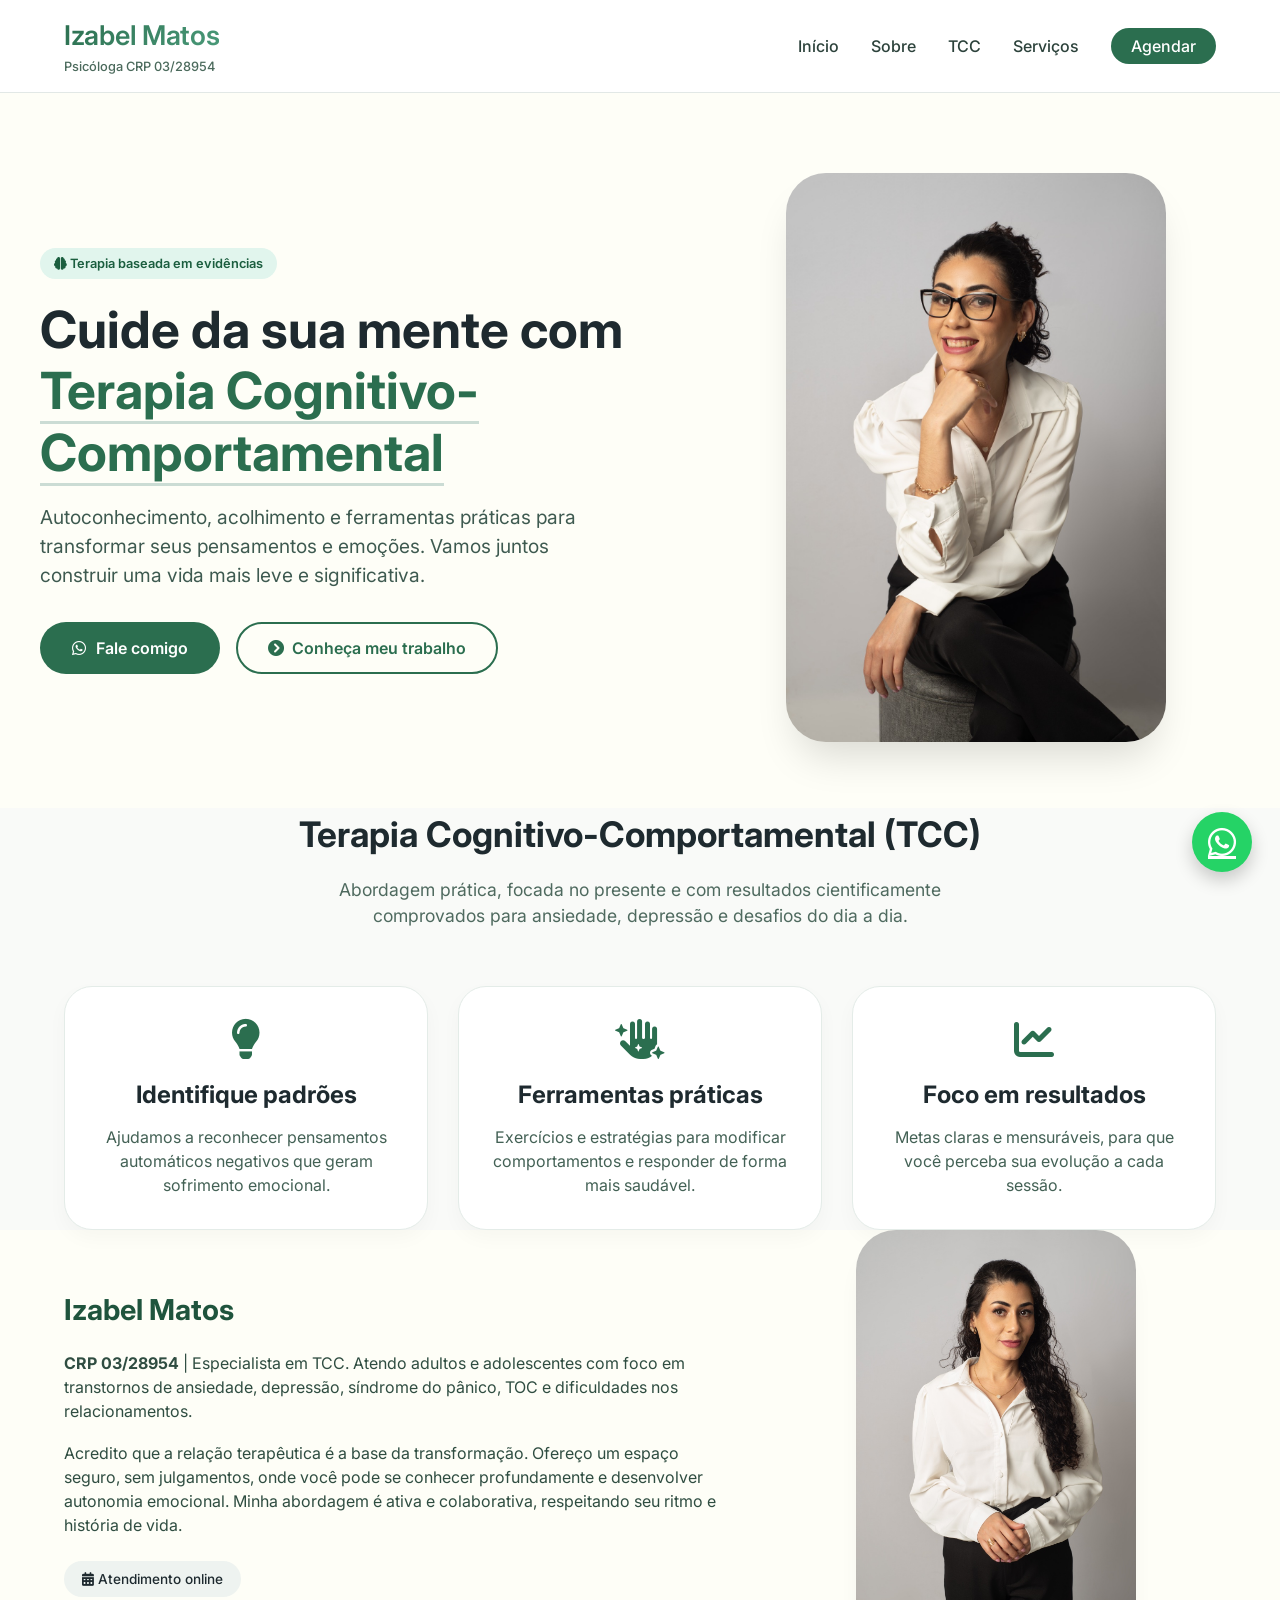
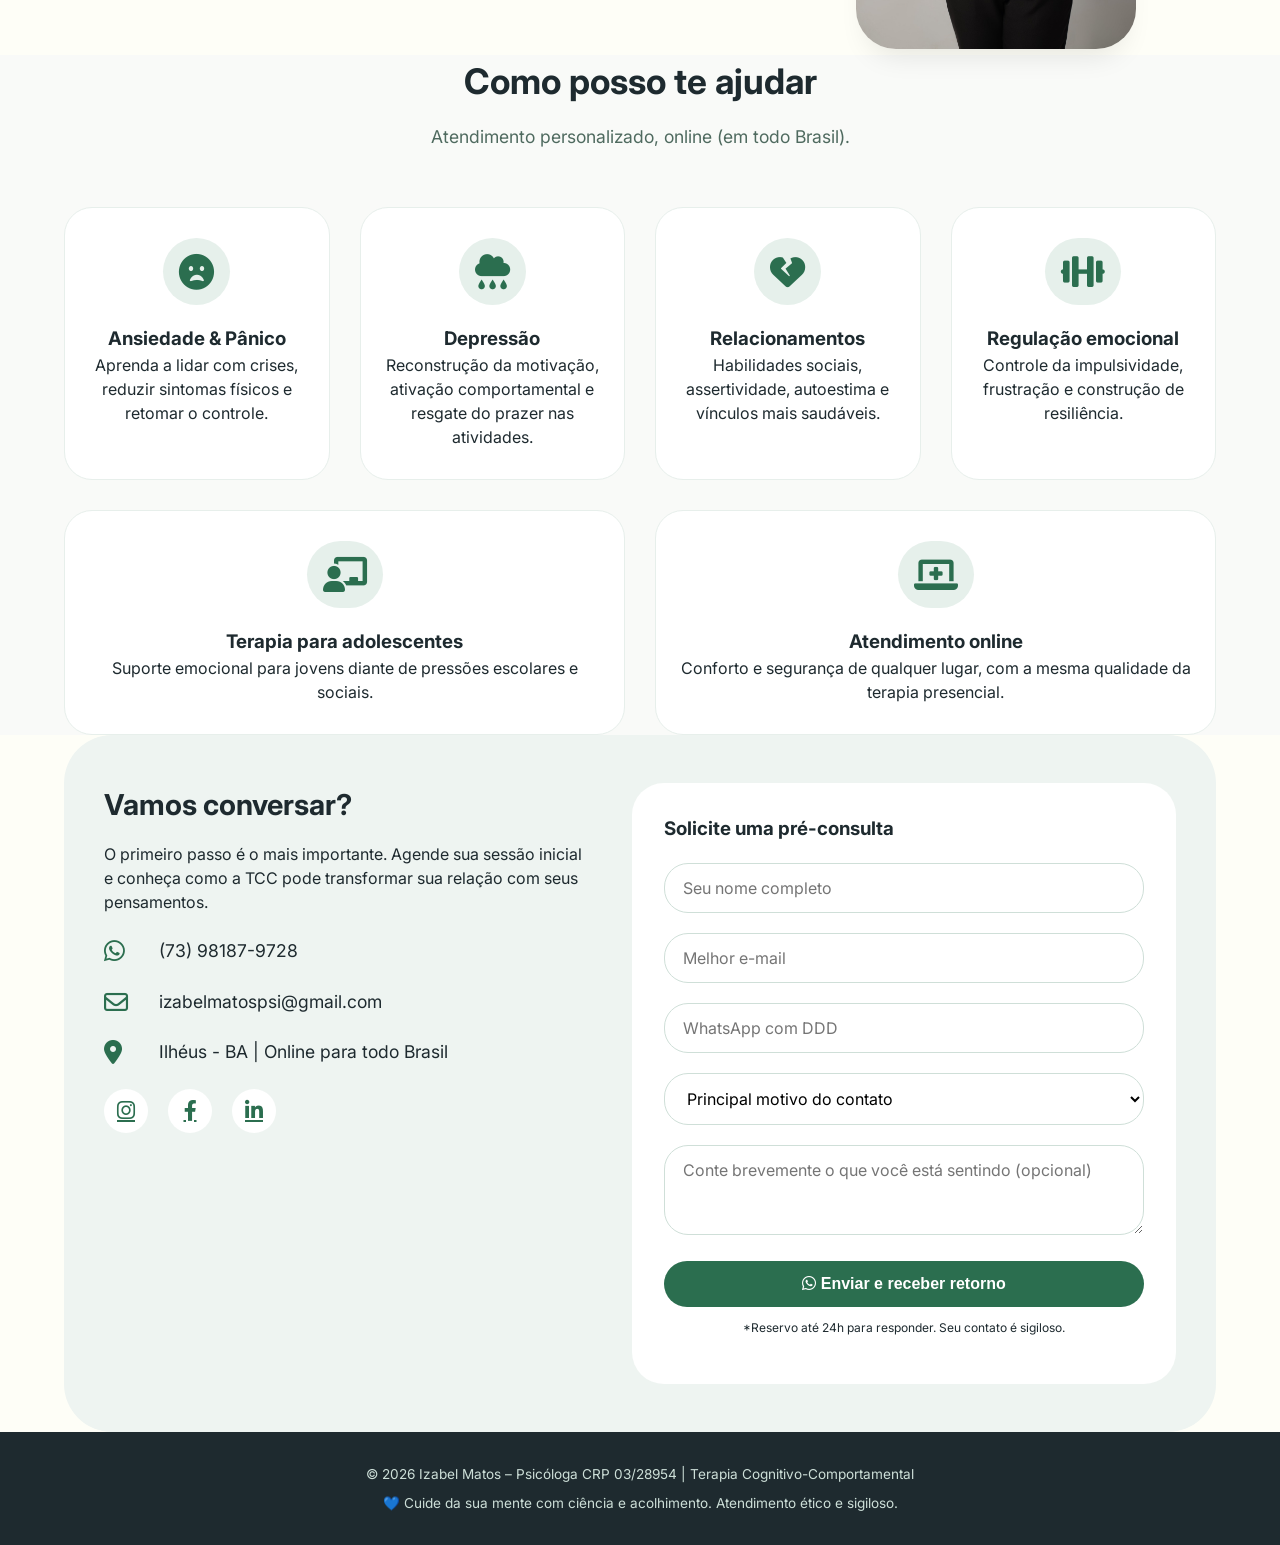
==== commit 6e018490: "Customizations" ====
--- a/landing_page_izabel_matos_psychologist.html
+++ b/landing_page_izabel_matos_psychologist.html
@@ -547,7 +547,7 @@
         <div class="container about-wrap">
             <div class="about-text">
                 <h3>Izabel Matos</h3>
-                <p><strong>CRP 03/28954</strong> | Especialista em TCC pelo Instituto Cognitivo de Terapias. Atendo adultos e adolescentes com foco em transtornos de ansiedade, depressão, síndrome do pânico, TOC e dificuldades nos relacionamentos.</p>
+                <p><strong>CRP 03/28954</strong> | Especialista em TCC. Atendo adultos e adolescentes com foco em transtornos de ansiedade, depressão, síndrome do pânico, TOC e dificuldades nos relacionamentos.</p>
                 <p>Acredito que a relação terapêutica é a base da transformação. Ofereço um espaço seguro, sem julgamentos, onde você pode se conhecer profundamente e desenvolver autonomia emocional. Minha abordagem é ativa e colaborativa, respeitando seu ritmo e história de vida.</p>
                 <div class="badge-credencial">
                     <span><i class="fas fa-calendar-alt"></i> Atendimento online</span>
